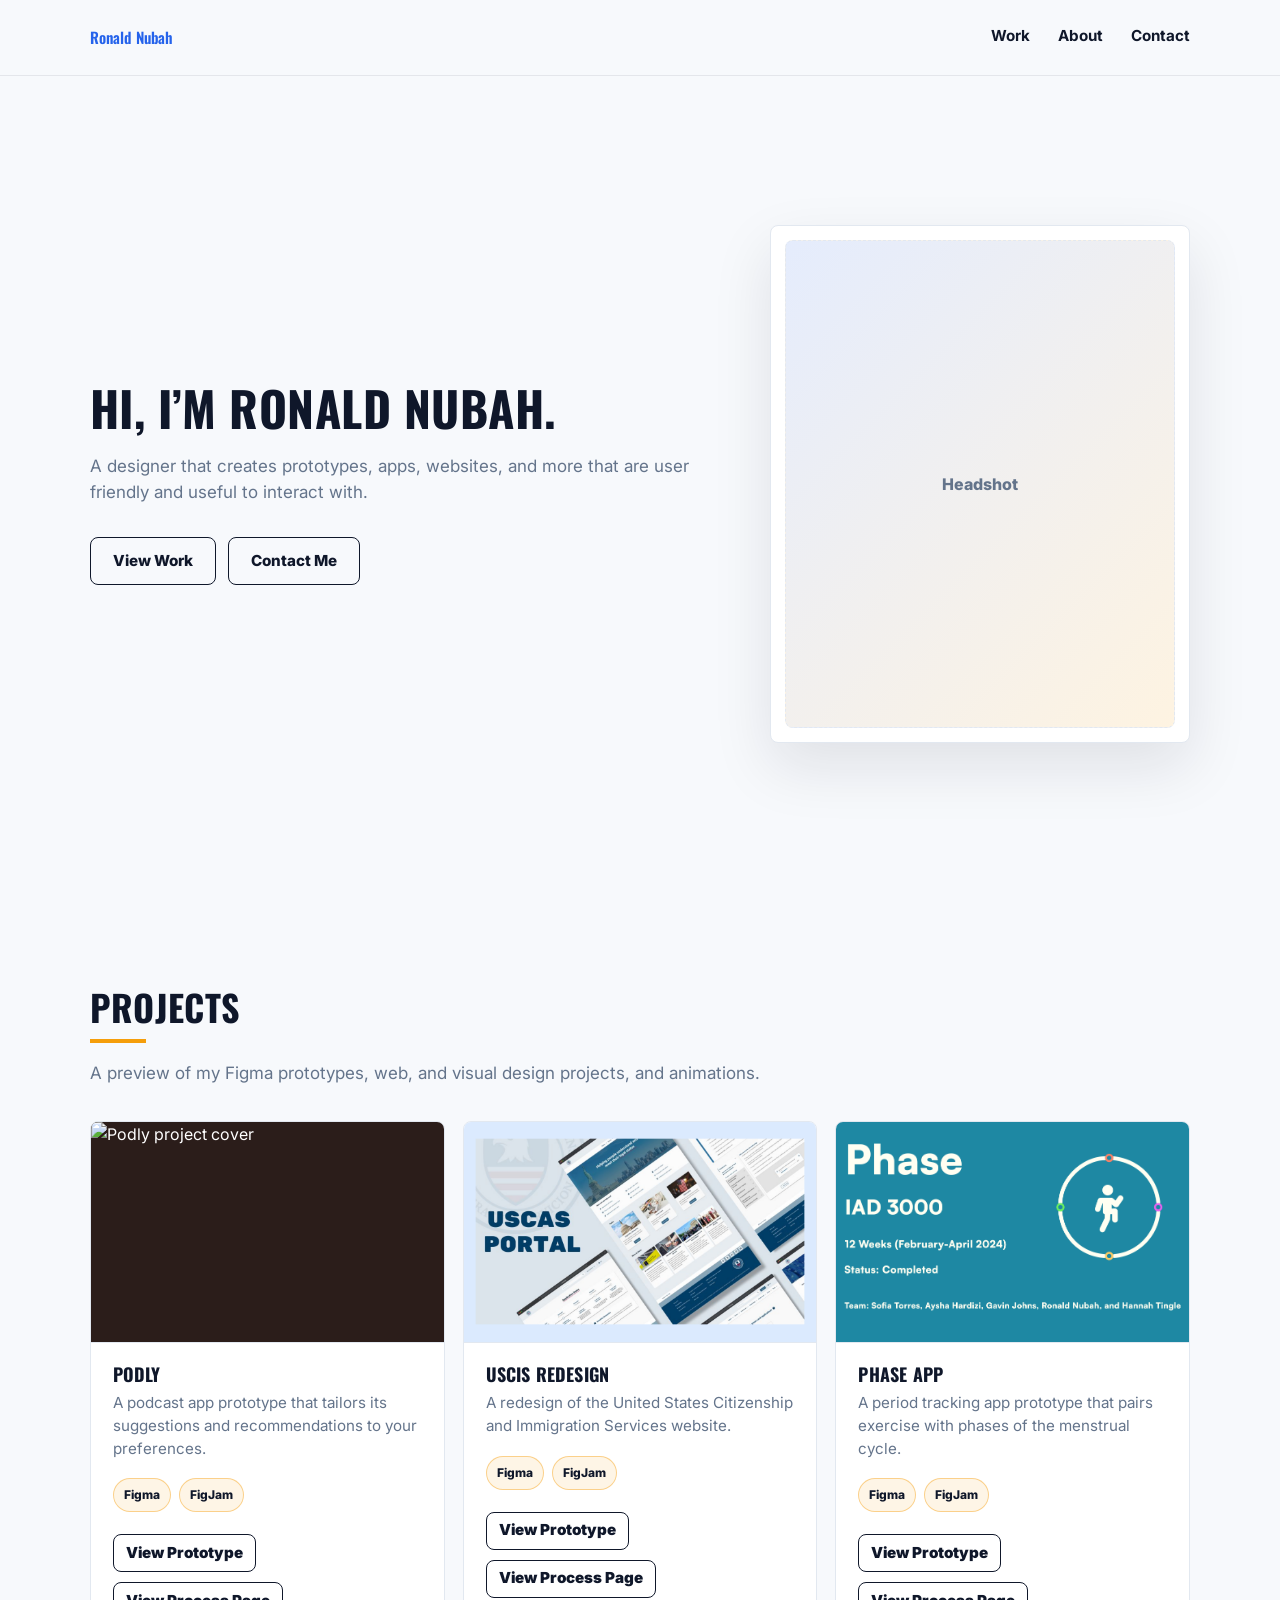
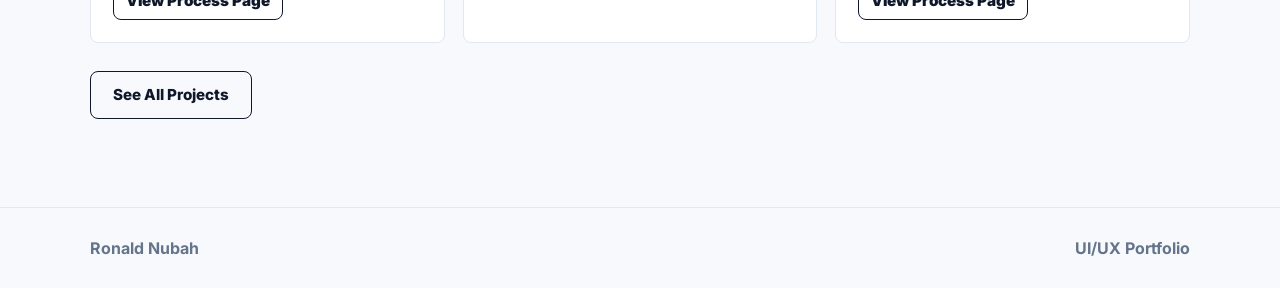
==== index.html @ c1e492f1 "Add files via upload" ====
<!doctype html>
<html lang="en">
  <head>
    <meta charset="utf-8" />
    <meta name="viewport" content="width=device-width, initial-scale=1" />
    <meta
      name="description"
      content="Ronald Nubah is a UI/UX designer creating thoughtful apps, websites, prototypes, and digital brand experiences."
    />
    <title>Ronald Nubah | UI/UX Portfolio</title>
    <link rel="icon" href="favicon.svg" type="image/svg+xml" />
    <link rel="preconnect" href="https://fonts.googleapis.com" />
    <link rel="preconnect" href="https://fonts.gstatic.com" crossorigin />
    <link
      href="https://fonts.googleapis.com/css2?family=Inter:wght@400;500;600;700;800&family=Oswald:wght@500;600;700&display=swap"
      rel="stylesheet"
    />
    <link rel="stylesheet" href="styles.css?v=40" />
  </head>
  <body>
    <header class="site-header">
      <a class="brand" href="index.html" aria-label="Ronald Nubah home">Ronald Nubah</a>
      <button class="nav-toggle" type="button" aria-expanded="false" aria-controls="site-nav">
        <span></span>
        <span></span>
        <span></span>
      </button>
      <nav id="site-nav" class="site-nav" aria-label="Primary navigation">
        <a href="work.html">Work</a>
        <a href="about.html">About</a>
        <a href="contact.html">Contact</a>
      </nav>
    </header>

    <main>
      <section class="hero" aria-labelledby="hero-title">
        <div class="hero-copy">
          <h1 id="hero-title">Hi, I’m Ronald Nubah.</h1>
          <p class="hero-text">
            A designer that creates prototypes, apps, websites, and more that are user friendly and
            useful to interact with.
          </p>
          <div class="hero-actions" aria-label="Portfolio actions">
            <a class="button primary" href="work.html">View Work</a>
            <a class="button secondary" href="contact.html">Contact Me</a>
          </div>
        </div>

        <div class="hero-visual" aria-label="Headshot placeholder">
          <div class="headshot-frame">
            <!-- Replace this placeholder with: <img src="your-headshot.jpg" alt="Ronald Nubah" /> -->
            <div class="headshot-placeholder">
              <span>Headshot</span>
            </div>
          </div>
        </div>
      </section>

      <section class="section work-section" aria-labelledby="work-title">
        <div class="section-heading">
          <h2 id="work-title">Projects</h2>
          <p>
            A preview of my Figma prototypes, web, and visual design projects, and animations.
          </p>
        </div>
        <div id="project-grid" class="project-grid"></div>
        <div class="section-actions">
          <a class="button secondary" href="work.html">See All Projects</a>
        </div>
      </section>
    </main>

    <footer class="site-footer">
      <p>Ronald Nubah</p>
      <p>UI/UX Portfolio</p>
    </footer>

    <script src="script.js?v=26"></script>
  </body>
</html>
---- styles.css ----
:root {
  --ink: #0F172A;
  --muted: #64748B;
  --paper: #F7F9FC;
  --white: #FFFFFF;
  --line: #E2E8F0;
  --primary: #2563EB;
  --teal: #2563EB;
  --accent: #F59E0B;
  --coral: #F59E0B;
  --navy: #0F172A;
  --gold: #F59E0B;
  --hover: #DBEAFE;
  --radius: 8px;
  --shadow: 0 24px 60px rgba(15, 23, 42, 0.10);
  --font-body: Inter, Arial, sans-serif;
  --font-heading: Oswald, Impact, sans-serif;
  --text-h1: 3rem;
  --text-h2: 2.25rem;
  --text-h3: 1.35rem;
  --text-body: 1rem;
  --text-lead: 1.0625rem;
  --text-caption: 0.875rem;
  --text-nav: 0.95rem;
  --text-card-title: 1.125rem;
  --text-card-body: 0.95rem;
  --text-tag: 0.75rem;
  --text-button: 0.95rem;
}

* {
  box-sizing: border-box;
}

html {
  scroll-behavior: smooth;
}

body {
  margin: 0;
  color: var(--ink);
  background: var(--paper);
  font-family: var(--font-body);
  font-size: var(--text-body);
  line-height: 1.5;
}

a {
  color: inherit;
  text-decoration: none;
}

.site-header {
  position: sticky;
  top: 0;
  z-index: 20;
  display: flex;
  align-items: center;
  justify-content: space-between;
  min-height: 76px;
  padding: 0 7vw;
  border-bottom: 1px solid rgba(15, 23, 42, 0.08);
  background: rgba(247, 249, 252, 0.92);
  backdrop-filter: blur(16px);
}

h1,
h2,
h3 {
  font-family: var(--font-heading);
  font-weight: 700;
  letter-spacing: 0.01em;
  text-transform: uppercase;
}

.brand {
  font-family: var(--font-heading);
  font-size: var(--text-nav);
  font-weight: 600;
  letter-spacing: 0.01em;
  color: var(--primary);
}

.site-nav {
  display: flex;
  gap: 28px;
  color: var(--ink);
  font-size: var(--text-nav);
  font-weight: 700;
}

.site-nav a {
  border-bottom: 2px solid transparent;
  padding: 8px 0;
}

.site-nav a:hover,
.site-nav a:focus-visible,
.site-nav a[aria-current="page"] {
  border-color: var(--primary);
  color: var(--primary);
}

.nav-toggle {
  display: none;
  width: 42px;
  height: 42px;
  border: 1px solid var(--line);
  border-radius: var(--radius);
  background: var(--white);
  cursor: pointer;
}

.nav-toggle span {
  display: block;
  width: 18px;
  height: 2px;
  margin: 4px auto;
  background: var(--ink);
}

.hero {
  display: grid;
  grid-template-columns: minmax(0, 1fr) minmax(280px, 420px);
  gap: 64px;
  align-items: center;
  min-height: calc(100vh - 76px);
  padding: 64px 7vw 72px;
}

.hero-copy {
  min-width: 0;
  max-width: 780px;
}

.eyebrow {
  margin: 0 0 14px;
  color: var(--accent);
  font-size: var(--text-caption);
  font-weight: 800;
  letter-spacing: 0;
  text-transform: uppercase;
}

h1,
h2,
h3,
p {
  margin-top: 0;
}

h1,
h2,
h3 {
  text-align: left;
}

h1 {
  margin-bottom: 22px;
  max-width: 900px;
  font-size: var(--text-h1);
  line-height: 1.04;
}

h2 {
  margin-bottom: 18px;
  font-size: var(--text-h2);
  line-height: 1.04;
}

.section-heading h2::after,
.page-hero h1::after,
.contact-form-section h1::after {
  content: "";
  display: block;
  width: 56px;
  height: 4px;
  margin-top: 14px;
  background: var(--accent);
}

.phase-hero-content h1::after {
  display: none;
}

h3 {
  margin-bottom: 12px;
  font-size: var(--text-h3);
  line-height: 1.08;
}

.hero-text,
.section-heading p,
.about-copy p,
.contact-section p {
  color: var(--muted);
  font-size: var(--text-lead);
}

.hero-text {
  max-width: 620px;
}

.hero-actions,
.contact-actions {
  display: flex;
  flex-wrap: wrap;
  gap: 12px;
  margin-top: 32px;
}

.button {
  display: inline-flex;
  align-items: center;
  justify-content: center;
  min-height: 48px;
  border: 1px solid var(--ink);
  border-radius: var(--radius);
  padding: 0 22px;
  font-size: var(--text-button);
  font-weight: 800;
}

.button,
.project-link,
.phase-prototype-button,
.form-submit {
  cursor: pointer;
  transition:
    transform 160ms ease,
    background-color 160ms ease,
    border-color 160ms ease,
    color 160ms ease,
    box-shadow 160ms ease;
}

.button,
.button.primary,
.button.secondary,
.phase-prototype-button,
.form-submit {
  color: var(--ink);
  background: transparent;
  border: 1px solid var(--ink);
  border-radius: var(--radius);
}

.button:hover,
.button:focus-visible,
.project-link:hover,
.project-link:focus-visible,
.phase-prototype-button:hover,
.phase-prototype-button:focus-visible,
.form-submit:hover,
.form-submit:focus-visible {
  transform: translateY(-1px);
  box-shadow: 0 10px 24px rgba(15, 23, 42, 0.12);
}

.button:active,
.project-link:active,
.phase-prototype-button:active,
.form-submit:active {
  transform: translateY(1px);
  box-shadow: 0 4px 12px rgba(15, 23, 42, 0.10);
  color: var(--white);
  border-color: var(--primary);
  background: var(--primary);
}

.button.primary:hover,
.button.primary:focus-visible,
.button.secondary:hover,
.button.secondary:focus-visible,
.project-link:hover,
.project-link:focus-visible,
.phase-prototype-button:hover,
.phase-prototype-button:focus-visible,
.phase-top-button:hover,
.phase-top-button:focus-visible,
.form-submit:hover,
.form-submit:focus-visible {
  color: var(--ink);
  border-color: var(--primary);
  background: var(--hover);
}

.hero-visual {
  min-width: 0;
  justify-self: start;
  width: 100%;
}

.headshot-frame {
  overflow: hidden;
  width: min(100%, 420px);
  margin-left: auto;
  border: 1px solid var(--line);
  border-radius: var(--radius);
  padding: 14px;
  background: var(--white);
  box-shadow: var(--shadow);
}

.headshot-frame img {
  display: block;
  width: 100%;
  aspect-ratio: 4 / 5;
  border-radius: var(--radius);
  object-fit: cover;
}

.headshot-placeholder {
  display: grid;
  aspect-ratio: 4 / 5;
  place-items: center;
  border: 1px dashed var(--line);
  border-radius: var(--radius);
  background:
    linear-gradient(135deg, rgba(37, 99, 235, 0.12), rgba(245, 158, 11, 0.12)),
    var(--white);
  color: var(--muted);
  font-weight: 800;
}

.section {
  padding: 88px 7vw;
}

.page-hero {
  padding: 92px 7vw 54px;
}

.page-hero h1 {
  max-width: 980px;
}

.page-hero p:not(.eyebrow) {
  max-width: 720px;
  color: var(--muted);
  font-size: var(--text-lead);
}

.work-page-hero {
  padding-bottom: 24px;
}

.work-page-projects {
  padding-top: 20px;
}

.section-actions {
  margin-top: 28px;
}

.section-heading {
  max-width: 720px;
  margin-bottom: 34px;
}

.section-heading p {
  margin-bottom: 0;
}

.project-grid {
  display: grid;
  grid-template-columns: repeat(3, minmax(0, 1fr));
  gap: 18px;
}

.project-card {
  overflow: hidden;
  border: 1px solid var(--line);
  border-radius: var(--radius);
  background: var(--white);
}

.project-cover {
  position: relative;
  display: grid;
  overflow: hidden;
  aspect-ratio: 16 / 10;
  place-items: center;
  color: var(--white);
  border-bottom: 1px solid var(--line);
}

.project-cover::after {
  content: "";
  position: absolute;
  inset: 18px;
  border: 1px solid rgba(255, 255, 255, 0.55);
  border-radius: var(--radius);
}

.project-cover.has-image::after {
  display: none;
}

.project-image {
  display: block;
  width: 100%;
  height: 100%;
  object-fit: cover;
}

.project-image-contain {
  object-fit: contain;
  padding: 10px;
  background: var(--hover);
}

.project-monogram {
  position: relative;
  z-index: 1;
  font-size: var(--text-h1);
  font-weight: 900;
  text-transform: uppercase;
}

.project-content {
  padding: 22px;
}

.project-content h3 {
  margin-bottom: 8px;
  font-size: var(--text-card-title);
}

.project-content p {
  color: var(--muted);
  font-size: var(--text-card-body);
}

.tag-list {
  display: flex;
  flex-wrap: wrap;
  gap: 8px;
  margin-top: 18px;
}

.tag-list span,
.tool-list span {
  border: 1px solid rgba(245, 158, 11, 0.42);
  border-radius: 999px;
  padding: 7px 10px;
  color: var(--ink);
  background: rgba(245, 158, 11, 0.10);
  font-size: var(--text-tag);
  font-weight: 800;
}

.project-actions {
  display: flex;
  flex-wrap: wrap;
  gap: 10px;
  align-items: center;
  margin-top: 22px;
}

.project-link {
  display: inline-flex;
  align-items: center;
  min-height: 38px;
  border: 1px solid var(--ink);
  border-radius: var(--radius);
  padding: 0 12px;
  color: var(--ink);
  background: transparent;
  font-size: var(--text-button);
  font-weight: 900;
}

.project-link-secondary {
  border-color: var(--ink);
  color: var(--ink);
}

.about-section {
  display: grid;
  grid-template-columns: 1fr;
  gap: 28px;
  align-items: start;
  background: var(--paper);
}

.about-copy {
  max-width: 720px;
}

.skills-panel {
  justify-self: start;
  width: min(100%, 420px);
  border: 1px solid var(--line);
  border-radius: var(--radius);
  padding: 26px;
  background: var(--white);
}

.skills-panel ul {
  display: grid;
  gap: 10px;
  margin: 0 0 26px;
  padding-left: 20px;
  color: var(--muted);
}

.tool-list {
  display: flex;
  flex-wrap: wrap;
  gap: 8px;
}

.contact-section {
  max-width: 980px;
}

.contact-section h2 {
  max-width: 860px;
}

.contact-section p {
  max-width: 680px;
}

.contact-form-section {
  padding: 72px 7vw 96px;
  background: var(--paper);
}

.phase-case-hero {
  position: relative;
  display: grid;
  min-height: calc(100vh - 76px);
  align-items: stretch;
  overflow: hidden;
  background:
    linear-gradient(rgba(247, 249, 252, 0.72), rgba(247, 249, 252, 0.72)),
    url("assets/images/phase-hero-bg.png") center / cover no-repeat;
}

.podly-case-hero {
  background:
    linear-gradient(rgba(247, 249, 252, 0.70), rgba(247, 249, 252, 0.70)),
    url("assets/images/podly-hero-mockup.png") center / cover no-repeat;
}

.uscis-case-hero {
  background:
    linear-gradient(rgba(247, 249, 252, 0.74), rgba(247, 249, 252, 0.74)),
    url("assets/images/uscis-hero-mockup.png") center / cover no-repeat;
}

.phase-case-hero::before {
  content: "";
  position: absolute;
  inset: 0;
  background: linear-gradient(90deg, rgba(247, 249, 252, 0.42), rgba(247, 249, 252, 0.26));
}

.phase-hero-content {
  position: relative;
  z-index: 1;
  display: grid;
  min-height: calc(100vh - 76px);
  grid-template-rows: auto 1fr auto;
  gap: 32px;
  padding: 52px 7vw 48px;
}

.phase-hero-content h1 {
  justify-self: center;
  margin: 0;
  font-size: var(--text-h1);
  line-height: 1;
}

.phase-meta-grid {
  display: grid;
  grid-template-columns: repeat(4, minmax(0, 1fr));
  gap: 42px;
  align-self: end;
}

.phase-meta-grid h2 {
  margin-bottom: 24px;
  font-family: var(--font-heading);
  font-size: var(--text-h3);
  line-height: 1.1;
  text-transform: none;
}

.phase-meta-grid p {
  margin: 0;
  color: var(--muted);
  font-size: var(--text-body);
}

.phase-prototype-button {
  display: inline-flex;
  align-items: center;
  justify-content: center;
  justify-self: center;
  min-height: 48px;
  padding: 0 22px;
  font-size: var(--text-button);
  font-weight: 800;
  text-transform: uppercase;
}

.phase-page-actions {
  display: flex;
  flex-wrap: wrap;
  gap: 14px;
  justify-content: center;
  padding: 34px 7vw 58px;
  background: var(--white);
}

.phase-top-button {
  border: 1px solid var(--ink);
  color: var(--ink);
  background: transparent;
}

.phase-intro-section {
  display: grid;
  grid-template-columns: minmax(0, 0.85fr) minmax(0, 1.15fr);
  gap: 64px;
  align-items: center;
  padding: 48px 7vw;
  background: var(--white);
}

.phase-intro-copy h2 {
  max-width: 720px;
  margin-bottom: 20px;
  color: var(--primary);
  font-size: var(--text-h2);
  line-height: 1.04;
  overflow-wrap: anywhere;
}

.phase-intro-copy p {
  max-width: 610px;
  margin-bottom: 22px;
  color: var(--muted);
  font-size: var(--text-body);
  line-height: 1.55;
}

.phase-intro-copy p:last-child {
  margin-bottom: 0;
}

.phase-mockup-image {
  display: block;
  width: min(100%, 780px);
  height: auto;
  justify-self: center;
}

.phase-phone-placeholders {
  --phone-height: clamp(360px, 29vw, 560px);
  display: grid;
  grid-template-columns: repeat(3, minmax(0, calc(var(--phone-height) * 0.5)));
  gap: 14px;
  align-items: center;
  justify-content: center;
  min-width: 0;
}

.phone-placeholder {
  display: grid;
  width: 100%;
  height: var(--phone-height);
  place-items: center;
  border: 2px dashed var(--line);
  border-radius: 36px;
  background: var(--paper);
  color: var(--muted);
  font-weight: 800;
}

.phone-placeholder.has-phone-image {
  border: 0;
  background: transparent;
}

.phone-placeholder img {
  display: block;
  width: auto;
  height: 100%;
  max-width: 100%;
  object-fit: contain;
}

.phone-placeholder.featured {
  background: var(--hover);
}

.phone-placeholder.featured.has-phone-image {
  background: transparent;
}

.case-study-section {
  padding: 34px 7vw;
  background: var(--white);
}

.case-study-section h2 {
  margin-bottom: 18px;
  color: var(--primary);
  font-size: var(--text-h2);
  line-height: 1.04;
  overflow-wrap: anywhere;
}

.case-study-section h3 {
  margin: 28px 0 14px;
  color: var(--ink);
  font-family: var(--font-heading);
  font-size: var(--text-h3);
  line-height: 1.08;
  text-transform: uppercase;
}

.case-study-section p,
.case-study-section li {
  color: var(--muted);
  font-size: var(--text-body);
  line-height: 1.6;
}

.case-study-section p {
  max-width: 1500px;
}

.case-study-section ul {
  display: grid;
  gap: 12px;
  margin: 10px 0 18px 28px;
  padding-left: 24px;
}

.gdd-image {
  display: block;
  width: 100%;
  margin-top: 36px;
  object-fit: contain;
}

.case-study-image {
  display: block;
  width: 100%;
  height: auto;
  background: var(--paper);
}

.behavioral-image-stack {
  display: grid;
  gap: 18px;
  width: min(100%, 980px);
  margin-top: 22px;
}

.behavioral-image-stack img {
  display: block;
  width: 100%;
  height: auto;
  border: 1px solid var(--line);
}

.framework-image {
  height: 330px;
  object-fit: cover;
}

.persona-image {
  display: block;
  width: min(100%, 520px);
  height: auto;
  margin: 0 auto;
  background: var(--paper);
}

.placeholder-gallery {
  display: grid;
  gap: 28px;
  margin-top: 20px;
}

.placeholder-gallery.two-up {
  grid-template-columns: repeat(2, minmax(0, 1fr));
}

.wide-placeholder,
.document-placeholder {
  display: grid;
  place-items: center;
  border: 2px dashed var(--line);
  background: var(--paper);
  color: var(--muted);
  font-weight: 800;
}

.wide-placeholder {
  min-height: 330px;
}

.document-placeholder {
  width: min(100%, 420px);
  min-height: 620px;
  margin: 0 auto;
}

.placeholder-gallery figcaption,
.centered-placeholder-figure figcaption {
  margin-top: 14px;
  color: var(--muted);
  font-size: var(--text-caption);
}

.centered-placeholder-figure {
  margin: 22px auto 32px;
  text-align: center;
}

.compact-gallery {
  max-width: 1020px;
  margin-right: auto;
  margin-left: auto;
}

.contact-form-section h1 {
  max-width: 560px;
  margin-bottom: 24px;
  font-size: var(--text-h1);
  line-height: 1.02;
}

.contact-intro {
  max-width: 520px;
  margin-bottom: 28px;
  color: var(--ink);
  font-size: var(--text-lead);
}

.contact-form {
  width: 100%;
  max-width: 620px;
  justify-self: start;
}

.contact-form-copy {
  max-width: 620px;
}


.contact-form fieldset {
  margin: 0;
  border: 0;
  padding: 0;
}

.contact-form legend,
.contact-form label > span {
  display: block;
  margin-bottom: 10px;
  color: var(--ink);
  font-size: var(--text-body);
  font-weight: 400;
}

.contact-form em {
  color: var(--muted);
  font-style: normal;
}

.name-grid {
  display: grid;
  grid-template-columns: repeat(2, minmax(0, 1fr));
  gap: 14px;
}

.contact-form label {
  display: block;
  margin-bottom: 22px;
}

.contact-form input,
.contact-form textarea {
  width: 100%;
  border: 2px solid var(--ink);
  border-radius: 999px;
  padding: 12px 16px;
  color: var(--ink);
  background: transparent;
  font: inherit;
  outline: none;
}

.contact-form textarea {
  min-height: 130px;
  border-radius: 20px;
  resize: vertical;
}

.contact-form input:focus,
.contact-form textarea:focus {
  border-color: var(--primary);
  box-shadow: 0 0 0 4px rgba(37, 99, 235, 0.16);
}

.form-submit {
  min-width: 190px;
  min-height: 48px;
  padding: 0 42px;
  font: inherit;
  font-size: var(--text-button);
  font-weight: 800;
  text-transform: uppercase;
  cursor: pointer;
}

.animation-section {
  padding-top: 28px;
}

.animation-video {
  display: block;
  width: min(100%, 960px);
  max-height: 70vh;
  background: #000000;
}

.animation-actions {
  margin-top: 20px;
}

.site-footer {
  display: flex;
  justify-content: space-between;
  gap: 20px;
  padding: 28px 7vw;
  border-top: 1px solid var(--line);
  color: var(--muted);
  font-weight: 700;
}

.site-footer p {
  margin: 0;
}

@media (max-width: 1180px) {
  :root {
    --text-h1: 2.75rem;
    --text-h2: 2.1rem;
  }

  .hero {
    grid-template-columns: 1fr;
    gap: 42px;
    min-height: auto;
  }

  .hero-visual {
    justify-self: start;
  }

  .headshot-frame {
    width: min(100%, 440px);
    margin-left: 0;
  }

  .phase-meta-grid {
    grid-template-columns: repeat(2, minmax(0, 1fr));
  }

  .phase-intro-section {
    grid-template-columns: 1fr;
  }

  .phase-phone-placeholders {
    justify-content: center;
    max-width: 100%;
  }
}

@media (max-width: 980px) {
  :root {
    --text-h1: 2.55rem;
    --text-h2: 1.95rem;
    --text-h3: 1.25rem;
    --text-lead: 1rem;
  }

  .hero,
  .about-section {
    grid-template-columns: 1fr;
  }

  .project-grid {
    grid-template-columns: repeat(2, minmax(0, 1fr));
  }

  .contact-form-section {
    grid-template-columns: 1fr;
    gap: 28px;
  }

  .contact-form {
    max-width: 100%;
    justify-self: start;
  }

  .phase-hero-content {
    min-height: auto;
    padding-top: 58px;
  }

  .phase-intro-section {
    padding: 32px 22px;
  }

  .phase-phone-placeholders {
    --phone-height: clamp(280px, 47vw, 460px);
    gap: 8px;
  }

  .case-study-section {
    padding: 24px 22px;
  }

  .placeholder-gallery.two-up {
    grid-template-columns: 1fr;
  }

  .document-placeholder {
    min-height: 460px;
  }

  .framework-image {
    height: auto;
    object-fit: contain;
  }
}

@media (max-width: 520px) {
  .phase-phone-placeholders {
    --phone-height: calc((100vw - 60px) / 1.5);
  }
}

@media (max-width: 720px) {
  :root {
    --text-h1: 2.15rem;
    --text-h2: 1.75rem;
    --text-h3: 1.15rem;
    --text-body: 1rem;
    --text-lead: 1rem;
    --text-nav: 0.92rem;
    --text-card-title: 1.05rem;
    --text-card-body: 0.95rem;
    --text-button: 0.9rem;
  }

  .site-header {
    min-height: 68px;
    padding: 0 22px;
  }

  .nav-toggle {
    display: block;
  }

  .site-nav {
    position: absolute;
    top: 68px;
    left: 0;
    right: 0;
    display: none;
    flex-direction: column;
    gap: 0;
    padding: 12px 22px 18px;
    border-bottom: 1px solid var(--line);
    background: var(--paper);
  }

  .site-nav.open {
    display: flex;
  }

  .hero,
  .section,
  .page-hero {
    padding-right: 22px;
    padding-left: 22px;
  }

  .page-hero {
    padding-top: 58px;
  }

  .headshot-frame {
    width: 100%;
    margin-left: 0;
  }

  .headshot-placeholder {
    min-height: 0;
  }

  .project-grid {
    grid-template-columns: 1fr;
  }

  .contact-form-section {
    padding: 54px 22px 72px;
  }

  .name-grid {
    grid-template-columns: 1fr;
    gap: 0;
  }

  .form-submit {
    width: 100%;
  }

  .phase-hero-content h1 {
    justify-self: start;
  }

  .phase-meta-grid {
    grid-template-columns: 1fr;
    gap: 24px;
  }

  .phase-meta-grid h2 {
    margin-bottom: 8px;
  }

  .phase-prototype-button {
    width: auto;
    min-width: 0;
  }

  .phase-page-actions {
    padding: 28px 22px 46px;
  }

  .site-footer {
    flex-direction: column;
    padding-right: 22px;
    padding-left: 22px;
  }
}

@media (max-width: 360px) {
  :root {
    --text-h1: 1.95rem;
    --text-h2: 1.6rem;
  }

  .button {
    width: 100%;
  }
}
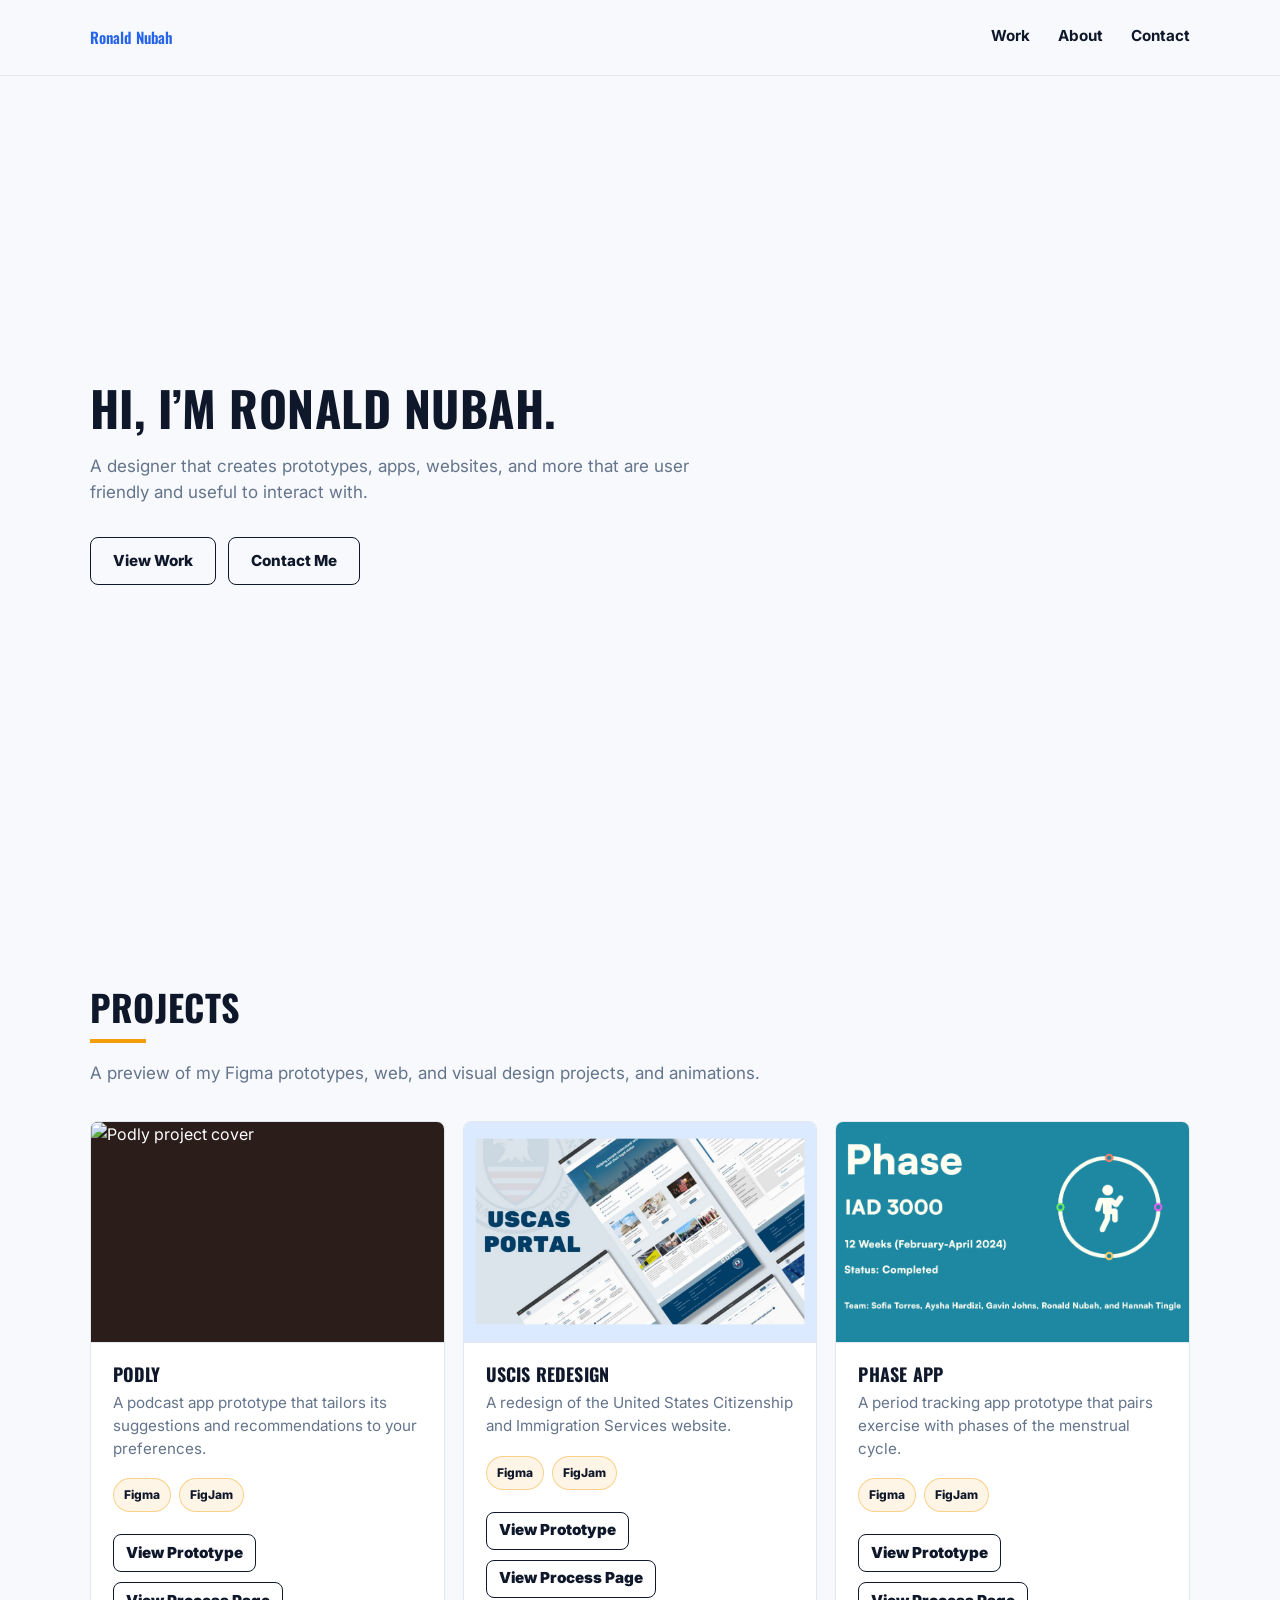
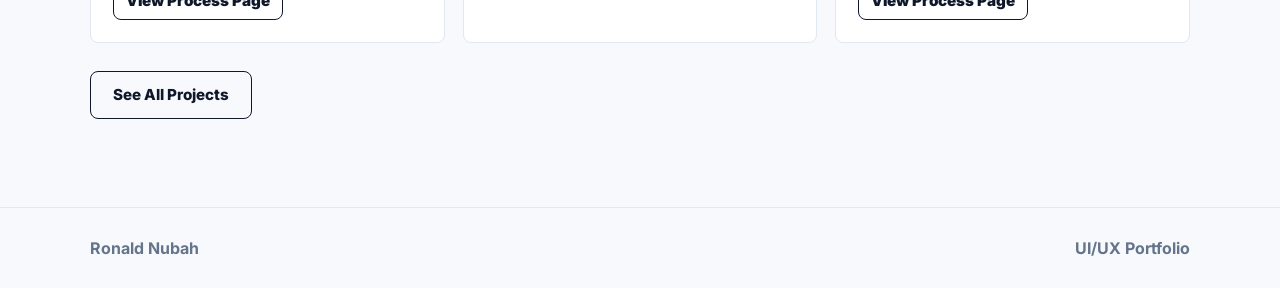
==== commit 27d6478d: "Add files via upload" ====
--- a/index.html
+++ b/index.html
@@ -15,7 +15,7 @@
       href="https://fonts.googleapis.com/css2?family=Inter:wght@400;500;600;700;800&family=Oswald:wght@500;600;700&display=swap"
       rel="stylesheet"
     />
-    <link rel="stylesheet" href="styles.css?v=40" />
+    <link rel="stylesheet" href="styles.css?v=41" />
   </head>
   <body>
     <header class="site-header">
@@ -46,14 +46,6 @@
           </div>
         </div>
 
-        <div class="hero-visual" aria-label="Headshot placeholder">
-          <div class="headshot-frame">
-            <!-- Replace this placeholder with: <img src="your-headshot.jpg" alt="Ronald Nubah" /> -->
-            <div class="headshot-placeholder">
-              <span>Headshot</span>
-            </div>
-          </div>
-        </div>
       </section>
 
       <section class="section work-section" aria-labelledby="work-title">
--- a/styles.css
+++ b/styles.css
@@ -121,8 +121,7 @@
 
 .hero {
   display: grid;
-  grid-template-columns: minmax(0, 1fr) minmax(280px, 420px);
-  gap: 64px;
+  grid-template-columns: minmax(0, 1fr);
   align-items: center;
   min-height: calc(100vh - 76px);
   padding: 64px 7vw 72px;
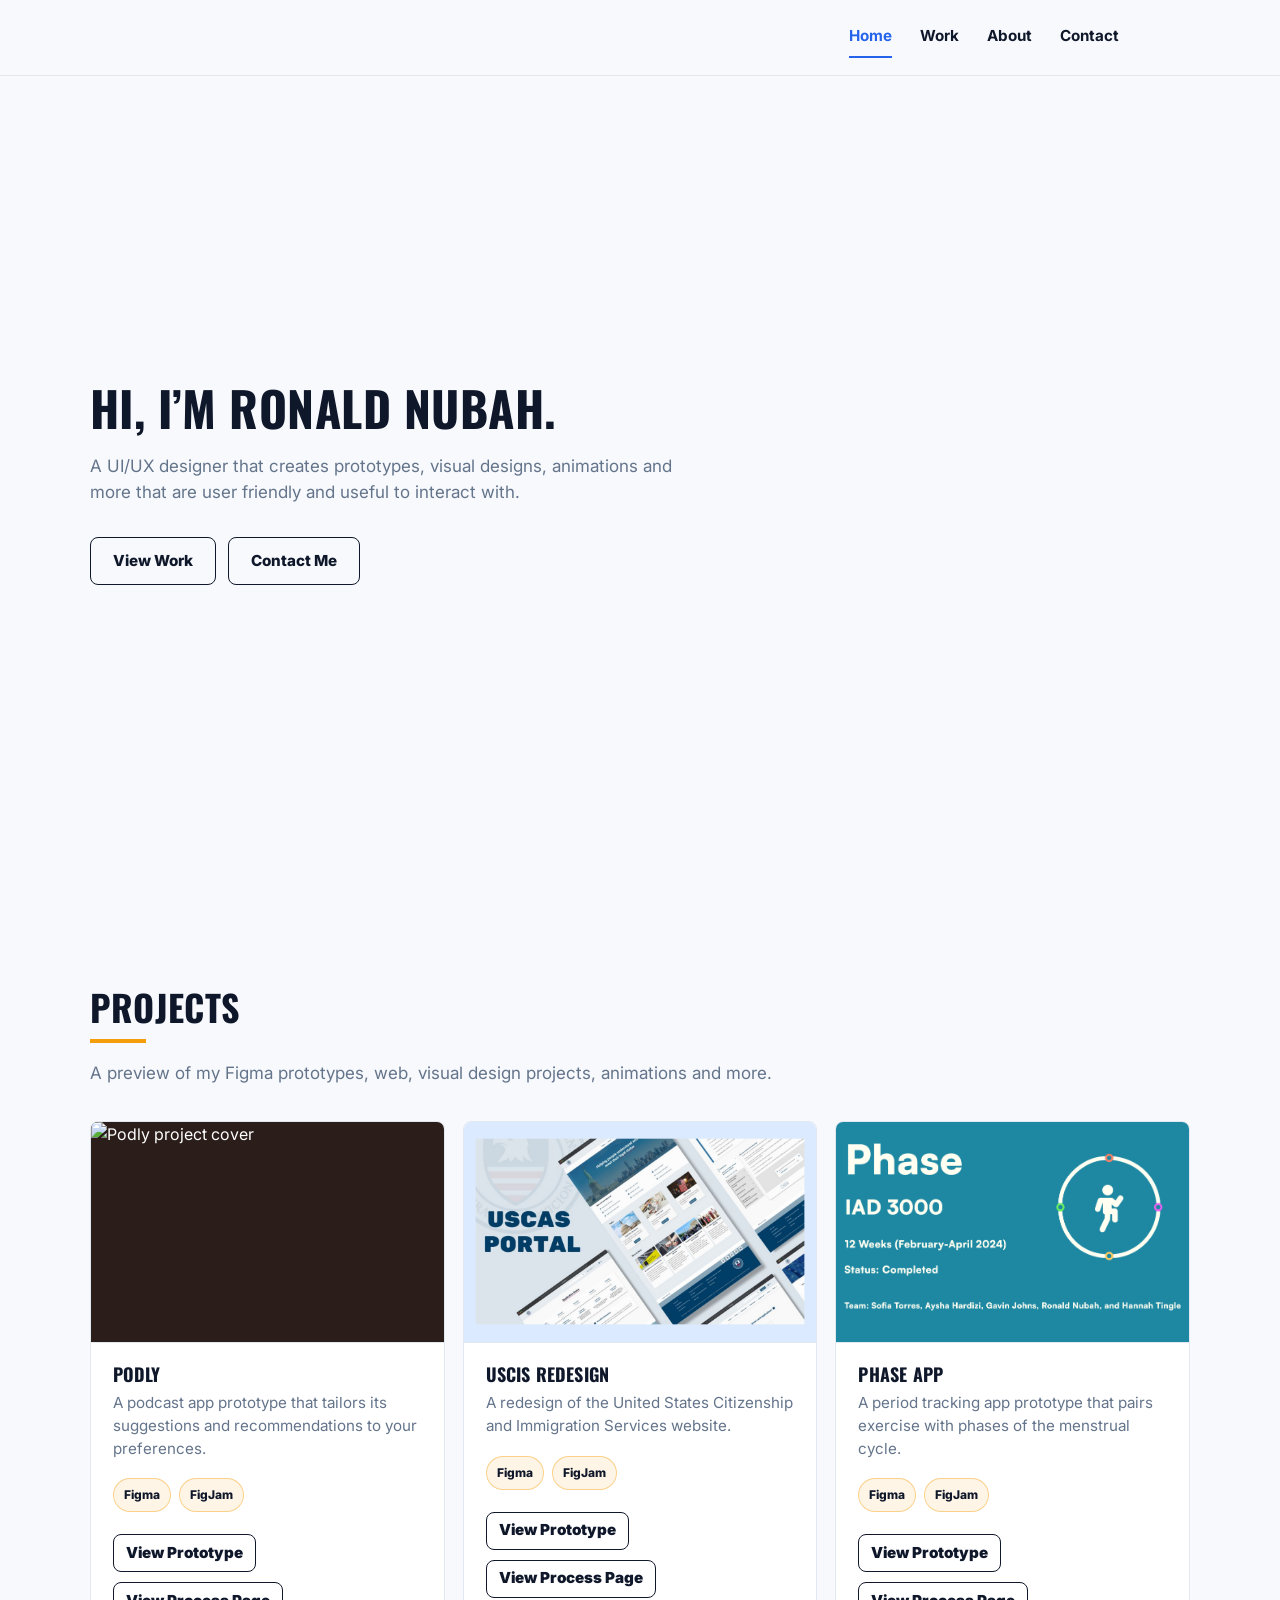
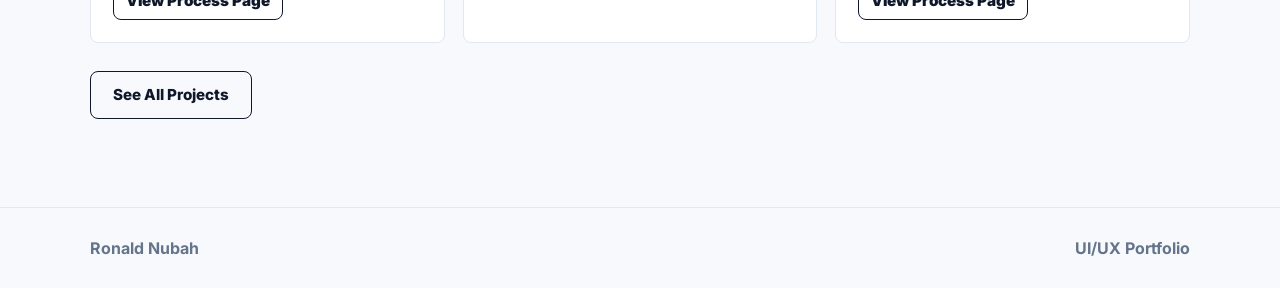
==== commit 07d63047: "Refresh cached prototype links on portfolio pages" ====
--- a/index.html
+++ b/index.html
@@ -15,17 +15,20 @@
       href="https://fonts.googleapis.com/css2?family=Inter:wght@400;500;600;700;800&family=Oswald:wght@500;600;700&display=swap"
       rel="stylesheet"
     />
-    <link rel="stylesheet" href="styles.css?v=41" />
+    <link rel="stylesheet" href="styles.css?v=59" />
   </head>
   <body>
     <header class="site-header">
-      <a class="brand" href="index.html" aria-label="Ronald Nubah home">Ronald Nubah</a>
+      <a class="brand" href="index.html" aria-label="Ronald Nubah home">
+        <img src="assets/images/ronald-nubah-logo-v4.svg" alt="" />
+      </a>
       <button class="nav-toggle" type="button" aria-expanded="false" aria-controls="site-nav">
         <span></span>
         <span></span>
         <span></span>
       </button>
       <nav id="site-nav" class="site-nav" aria-label="Primary navigation">
+        <a aria-current="page" href="index.html">Home</a>
         <a href="work.html">Work</a>
         <a href="about.html">About</a>
         <a href="contact.html">Contact</a>
@@ -37,8 +40,8 @@
         <div class="hero-copy">
           <h1 id="hero-title">Hi, I’m Ronald Nubah.</h1>
           <p class="hero-text">
-            A designer that creates prototypes, apps, websites, and more that are user friendly and
-            useful to interact with.
+            A UI/UX designer that creates prototypes, visual designs, animations and more that are
+            user friendly and useful to interact with.
           </p>
           <div class="hero-actions" aria-label="Portfolio actions">
             <a class="button primary" href="work.html">View Work</a>
@@ -52,7 +55,7 @@
         <div class="section-heading">
           <h2 id="work-title">Projects</h2>
           <p>
-            A preview of my Figma prototypes, web, and visual design projects, and animations.
+            A preview of my Figma prototypes, web, visual design projects, animations and more.
           </p>
         </div>
         <div id="project-grid" class="project-grid"></div>
@@ -67,6 +70,6 @@
       <p>UI/UX Portfolio</p>
     </footer>
 
-    <script src="script.js?v=26"></script>
+    <script src="script.js?v=35"></script>
   </body>
 </html>
